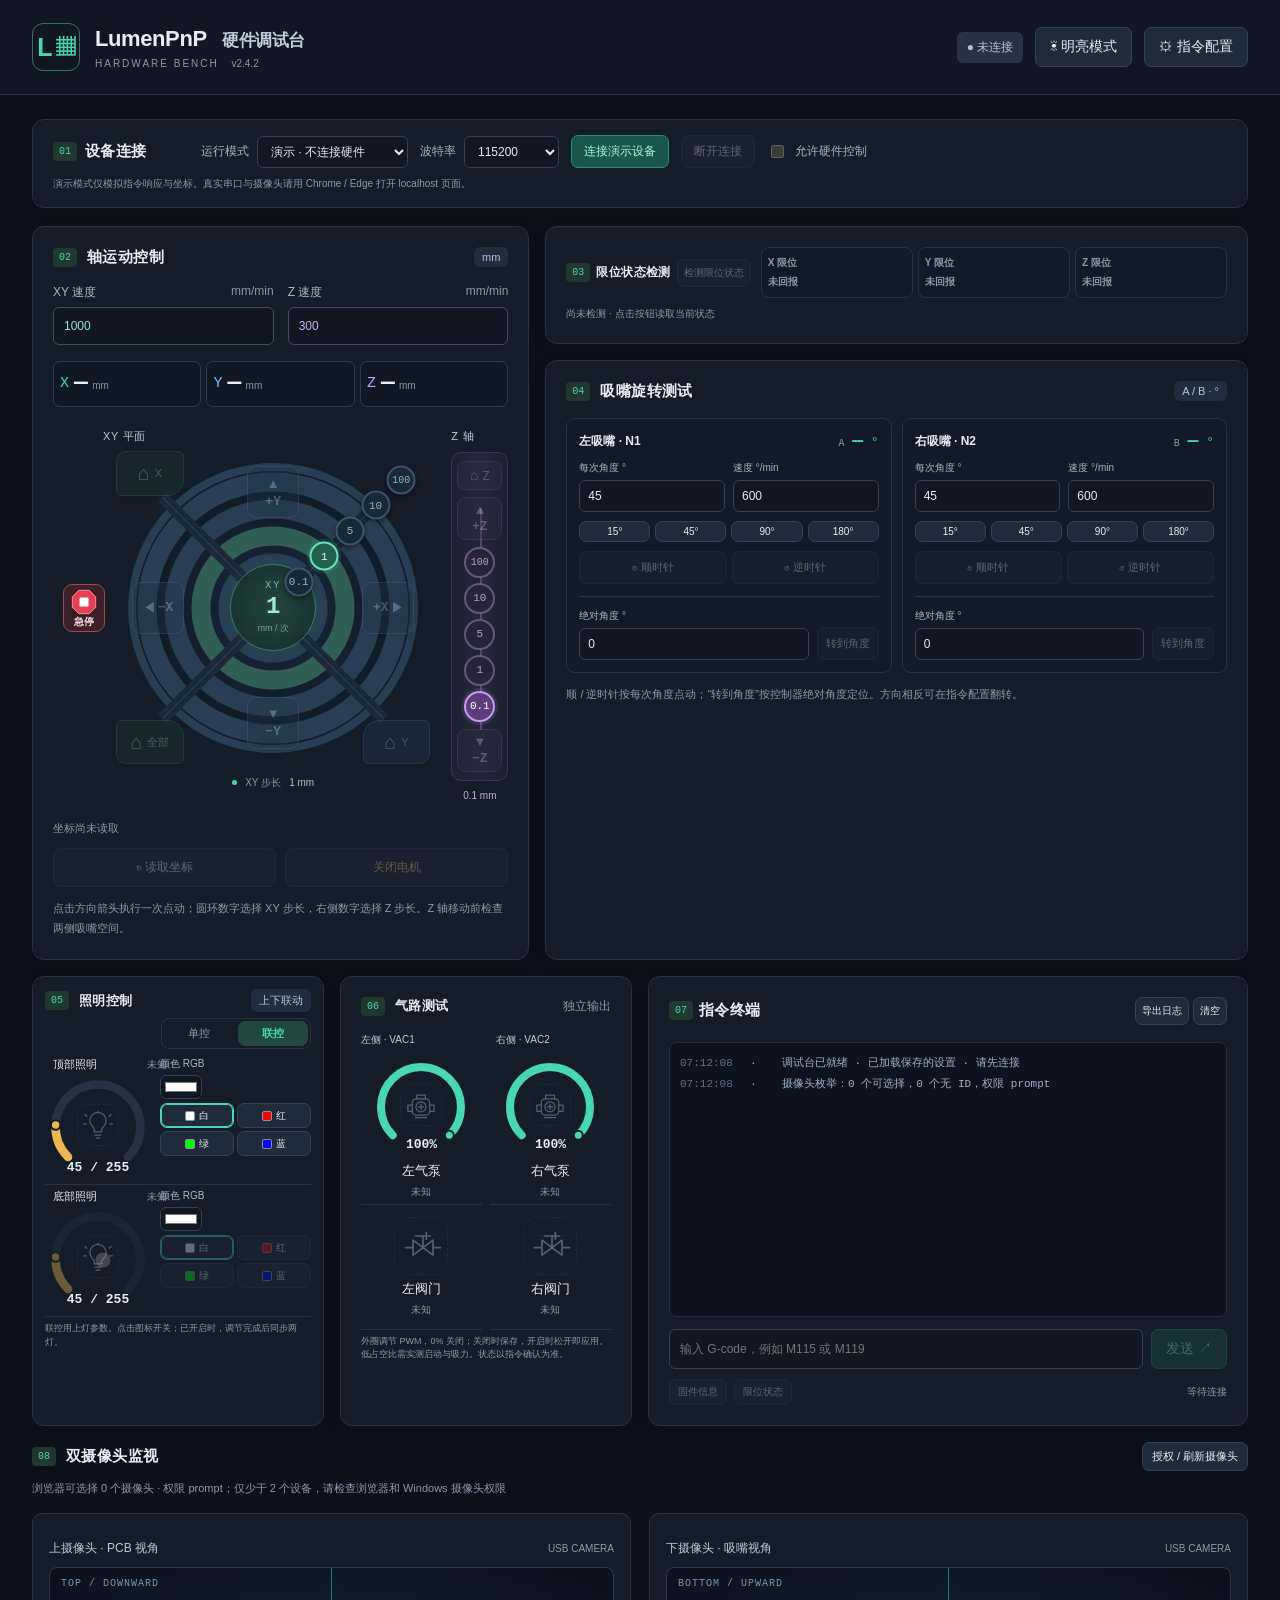
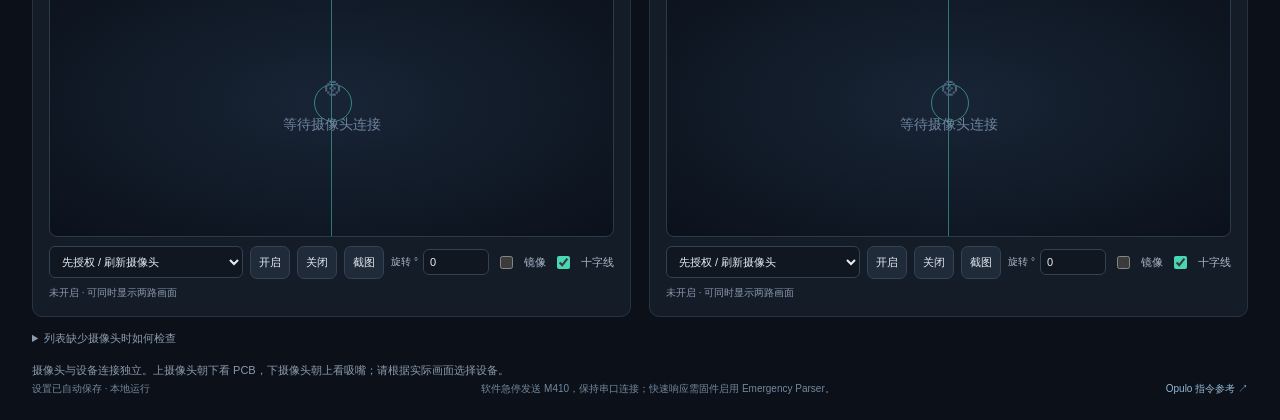
==== tools/lumenpnp-hardware-bench/index.html @ 7965162a "tools: 收录 LumenPnP 网页版硬件调试台 v2.4.2（Web Serial 直连 Marlin，8 面板：连接/轴运动/限位/吸嘴/照明/气路/终端/双摄像头）" ====
<!doctype html>
<html lang="zh-CN">
<head><meta charset="utf-8"><meta name="viewport" content="width=device-width,initial-scale=1"><meta name="color-scheme" content="dark light"><title>LumenPnP · 硬件调试台</title><script>try{document.documentElement.dataset.theme=localStorage.getItem('lumen-bench-theme')==='light'?'light':'dark';}catch{document.documentElement.dataset.theme='dark';}</script><link rel="stylesheet" href="style.css?v=2.4.2"><script defer src="core.js?v=2.4.2"></script><script defer src="app.js?v=2.4.2"></script></head>
<body>
<header><div class="brandmark">L<span>▦</span></div><div><h1>LumenPnP <span>硬件调试台</span></h1><p>HARDWARE BENCH <b>v2.4.2</b></p></div><div class="header-right"><span id="connection-status" class="badge">● 未连接</span><button id="theme-toggle" aria-label="切换明亮与黑暗模式" aria-pressed="false">☀ 明亮模式</button><button id="settings-open">⚙ 指令配置</button></div></header>
<main>
<section class="connection panel"><div class="section-title"><span class="index">01</span><h2>设备连接</h2><span class="muted">LumenPnP / Marlin</span></div><div class="connect-controls"><label>运行模式<select id="mode"><option value="demo">演示 · 不连接硬件</option><option value="serial">真实设备 · USB 串口</option></select></label><label>波特率<select id="baud"><option>115200</option><option>250000</option><option>57600</option><option>230400</option><option>500000</option><option>1000000</option></select></label><button id="connect" class="primary">连接演示设备</button><button id="disconnect" disabled>断开连接</button><label class="check"><input id="armed" type="checkbox">允许硬件控制</label></div><p id="connection-note" class="note">演示模式仅模拟指令响应与坐标。真实串口与摄像头请用 Chrome / Edge 打开 localhost 页面。</p><p id="arm-note" class="note" role="status" aria-live="polite" hidden>启用前核对指令配置及 P0–P3 接线，关闭 OpenPnP 以释放串口。断开连接不会关闭机器输出。</p></section>
<div class="workspace">

<section class="panel motion-panel"><div class="section-title"><span class="index">02</span><h2>轴运动控制</h2><span class="badge subtle">mm</span></div><div class="motion-options"><label>XY 速度 <span class="muted">mm/min</span><input id="feed" type="number" value="1000" min="1" max="10000" step="1"></label><label>Z 速度 <span class="muted">mm/min</span><input id="feed-z" type="number" value="300" min="1" max="10000" step="1"></label></div><div id="axis-readouts" class="axis-readouts"></div><div id="axes"></div><div id="stop-notice" class="stop-notice" hidden><span id="stop-message"></span><button id="resume-control" type="button">解除急停</button></div><p id="position-source" class="note">坐标尚未读取</p><div class="action-row"><button data-command="position" data-hardware>↻ 读取坐标</button><button data-command="motorOff" class="warning" data-hardware>关闭电机</button></div><p class="note">点击方向箭头执行一次点动；圆环数字选择 XY 步长，右侧数字选择 Z 步长。Z 轴移动前检查两侧吸嘴空间。</p></section>
<section class="panel endstop-panel"><div class="section-title"><span class="index">03</span><h2>限位状态检测</h2><button id="endstop-query" data-endstops class="small">检测限位状态</button></div><div id="endstop-states" class="endstop-grid" aria-live="polite"></div><p id="endstop-status" class="note" role="status">尚未检测</p><p class="note">按下或松开限位开关后再次检测。M119 只读取输入状态，不移动电机；未回报的输入显示为未知。</p></section><section class="panel nozzle-panel"><div class="section-title"><span class="index">04</span><h2>吸嘴旋转测试</h2><span class="badge subtle">A / B · °</span></div><div id="nozzles" class="nozzle-grid"></div><p class="note">顺 / 逆时针按每次角度点动；“转到角度”按控制器绝对角度定位。方向相反可在指令配置翻转。</p></section>
<section class="panel lighting-panel"><div class="section-title"><span class="index">05</span><h2>照明控制</h2><span id="light-mode" class="badge subtle">上下联动</span></div><div class="light-mode-switch" role="group" aria-label="照明控制模式"><button data-light-mode="single" aria-pressed="false">单控</button><button data-light-mode="linked" aria-pressed="true">联控</button></div><div id="lights"></div><p id="light-settings-note" class="note"></p><p class="note">点击图标切换：无色为关闭或未知，有色为已确认开启。</p></section>
<section class="panel pneumatic-panel"><div class="section-title"><span class="index">06</span><h2>气路测试</h2><span class="muted">独立输出</span></div><div class="pneumatic-head"><span>左侧 · VAC1</span><span>右侧 · VAC2</span></div><div id="pneumatics" class="pneumatics"></div><p class="note">外圈调节 PWM，0% 关闭；关闭时保存，开启时松开即应用。低占空比需实测启动与吸力。状态以指令确认为准。</p></section>

<section class="panel console-panel"><div class="section-title"><span class="index">07</span><h2>指令终端</h2><div class="console-tools"><button id="export-log" class="small">导出日志</button><button id="clear-log" class="small">清空</button></div></div><div id="log" role="log" aria-label="串口收发日志"></div><form id="command-form"><input id="manual-command" placeholder="输入 G-code，例如 M115 或 M119" aria-label="手动 G-code" autocomplete="off" maxlength="512"><button class="primary" data-hardware>发送 ↗</button></form><div class="quick-commands"><button data-literal="M115" data-hardware>固件信息</button><button data-endstops>限位状态</button><span id="operation-status">等待连接</span></div></section>
<section class="panel vision-panel"><div class="section-title"><span class="index">08</span><h2>双摄像头监视</h2><button id="camera-refresh" class="small">授权 / 刷新摄像头</button></div><p id="camera-discovery" class="note" role="status">正在获取浏览器摄像头列表…</p><div id="cameras"></div><details class="note"><summary>列表缺少摄像头时如何检查</summary><p>使用桌面 Chrome / Edge 打开 http://localhost:8765/，点击“授权 / 刷新摄像头”并允许本站访问摄像头。检查地址栏的摄像头权限，以及 Windows 设置 → 隐私和安全性 → 摄像头中的访问权限和桌面应用访问权限。关闭占用摄像头的 OpenPnP、会议软件或其他网页后重试。</p><p>设备管理器列出的数量不一定等于浏览器可访问的数量。若仍少于预期，请导出下方日志中的“摄像头枚举”记录，并提供浏览器名称和版本。工具不会自动切换到未找到的已保存摄像头。</p></details><p class="note">摄像头与设备连接独立。上摄像头朝下看 PCB，下摄像头朝上看吸嘴；请根据实际画面选择设备。</p></section>

</div>
<footer><span id="settings-status">设置自动保存 · 本地运行</span><span>软件急停发送 M410，保持串口连接；快速响应需固件启用 Emergency Parser。</span><a href="https://docs.opulo.io/byop/testing/actuator-check/" target="_blank" rel="noopener">Opulo 指令参考 ↗</a></footer>
</main>
<dialog id="settings"><form id="settings-form"><div class="section-title"><h2>指令与通信配置</h2><button type="button" id="settings-close">关闭 ✕</button></div><p class="note">预置：Marlin 点动 / 回零；P0 左泵、P1 左阀、P2 右泵、P3 右阀。先核对实际接线。上下灯默认共用 M150。每行一条指令；这里的占位符与 OpenPnP 格式不同。</p><div id="config-fields"></div><div class="settings-actions"><button type="button" id="config-reset">恢复 LumenPnP 预设</button><button type="button" id="config-export">导出全部设置</button><label class="file-button">导入 JSON<input id="config-import" type="file" accept=".json,application/json" hidden></label><button class="primary" type="submit">保存全部设置</button></div><p class="note">配置保存在当前浏览器；仅断开设备后可修改。默认 M410 快速停止；M112 会进入需复位的停机状态。</p></form></dialog>
<div id="toast" role="status"></div>
</body></html>
---- tools/lumenpnp-hardware-bench/style.css ----
:root{--bg:#0c1119;--panel:#141c27;--line:#273343;--text:#e7edf5;--muted:#8b9aae;--accent:#49d6b2;--orange:#ffc477;--red:#ff6e7b; font-family:Inter,"Segoe UI","Microsoft YaHei",sans-serif;color:var(--text);background:var(--bg);font-size:14px}*{box-sizing:border-box}body{margin:0}button,input,select,textarea{font:inherit}button,.file-button{border:1px solid #334254;border-radius:7px;padding:10px 14px;color:var(--text);background:#202b3a;cursor:pointer;transition:background .15s,border .15s}button:hover,.file-button:hover{background:#2b394c;border-color:#52677e}button:disabled{opacity:.35;cursor:not-allowed}button:focus-visible,input:focus-visible,select:focus-visible,textarea:focus-visible{outline:2px solid var(--accent);outline-offset:3px}.primary{background:#1b564c;border-color:#2c8b76;color:#a5f7df}.primary:hover{background:#24685b}.danger{background:#582b36;border-color:#a74a5a;color:#ffb2bb}.warning{color:var(--orange)}header{padding:23px 32px;border-bottom:1px solid var(--line);display:flex;align-items:center;gap:15px;background:#101722}.brandmark{border:1px solid #357264;border-radius:11px;width:48px;height:48px;display:flex;align-items:center;justify-content:center;color:var(--accent);font-size:25px;font-weight:700;gap:3px}.brandmark span{font-size:19px}h1{font-size:22px;margin:0;font-weight:650;letter-spacing:-.4px}h1 span{font-size:17px;color:#c1ccd9;margin-left:10px}header p{font-size:10px;letter-spacing:2px;color:var(--muted);margin:6px 0 0}header b{font-weight:400;letter-spacing:0;margin-left:8px}.header-right{margin-left:auto;display:flex;gap:12px;align-items:center}main{max-width:1580px;margin:auto;padding:24px 32px}.panel{border:1px solid var(--line);background:var(--panel);border-radius:12px;padding:20px;margin-bottom:18px;box-shadow:0 5px 18px #00000010}.section-title{display:flex;align-items:center;gap:10px;margin-bottom:17px}.section-title h2{font-size:15px;font-weight:600;margin:0;letter-spacing:.4px}.section-title>.badge,.section-title>.muted{margin-left:auto}.section-title>button{margin-left:auto}.index{font-size:10px;font-family:Consolas,monospace;color:var(--accent);background:#213830;border-radius:4px;padding:4px 6px}.muted,.note{color:var(--muted)}.muted{font-size:12px}.badge{font-size:12px;padding:7px 10px;border-radius:6px;background:#283244;color:#b7c4d6;white-space:nowrap}.badge.connected{background:#1b3c33;color:var(--accent)}.badge.demo{background:#3a3425;color:var(--orange)}.badge.subtle{font-size:11px;padding:4px 8px;background:#212c3c}.connect-controls{display:flex;gap:14px;align-items:end;flex-wrap:wrap}label{display:flex;flex-direction:column;gap:7px;color:#a8b7c9;font-size:12px}select,input,textarea{color:var(--text);background:#101721;border:1px solid #334254;border-radius:6px;padding:10px}select{min-width:110px}.check{flex-direction:row;align-items:center;margin:0 0 10px 7px;gap:8px;cursor:pointer}.check input{accent-color:var(--accent)}.note{font-size:11px;line-height:1.8;margin:12px 0 0}.workspace{display:grid;grid-template-columns:minmax(390px,.95fr) minmax(450px,1.35fr);gap:20px}.motion-options{display:grid;grid-template-columns:1fr 1fr;gap:12px;margin-bottom:15px}.axis-row{display:grid;grid-template-columns:38px 1fr 52px 52px 82px;gap:8px;align-items:center;padding:13px 0;border-bottom:1px solid var(--line)}.axis-name{color:var(--accent);font-size:21px;font-family:Consolas,monospace}.axis-row:nth-child(2) .axis-name{color:#78b6ff}.axis-row:nth-child(3) .axis-name{color:#c6a0ff}.coordinate{font-family:Consolas,monospace;font-size:24px}.coordinate small{font:10px "Segoe UI",sans-serif;color:var(--muted)}.jog{font-size:22px;padding:5px}.home{font-size:12px;padding:10px 6px}.action-row{display:flex;gap:9px;margin-top:15px;flex-wrap:wrap}.action-row button{flex:1;white-space:nowrap;font-size:12px}.io-row{display:flex;align-items:center;gap:10px;padding:12px 0;border-bottom:1px solid var(--line)}.io-icon{width:33px;height:33px;display:grid;place-items:center;background:#243242;border-radius:8px;color:var(--orange);font-size:20px}.io-title{flex:1;display:flex;flex-direction:column;gap:5px;font-size:13px}.io-title small{color:var(--muted);font-size:10px}.io-state{font-size:10px;color:var(--muted);min-width:42px}.io-state.on{color:var(--accent)}.io-buttons{display:flex;gap:5px}.io-buttons button{padding:7px 10px;font-size:12px}.io-buttons button.active{border-color:#44bda0;background:#21473e;color:var(--accent)}.pneumatic-head{display:grid;grid-template-columns:1fr 1fr;gap:20px;color:#c0cede;font-size:12px;padding-bottom:5px}.pneumatics{display:grid;grid-template-columns:1fr 1fr;gap:0 20px}.pneumatics .io-icon{display:none}.pneumatics .io-row{flex-wrap:wrap}.pneumatics .io-buttons{width:100%}.pneumatics .io-buttons button{flex:1}.camera{margin-bottom:17px}.camera:last-child{margin-bottom:0}.camera-title{display:flex;align-items:center;gap:8px;margin:10px 0;color:#bdcadb;font-size:12px}.camera-title small{margin-left:auto;color:var(--muted)}.camera-frame{height:235px;position:relative;overflow:hidden;border:1px solid #2c3a4d;border-radius:8px;background:radial-gradient(ellipse,#182536,#0b111b);display:grid;place-items:center}.camera-frame video{width:100%;height:100%;object-fit:contain;position:absolute}.camera-frame .placeholder{color:#6e849e;text-align:center;z-index:1;pointer-events:none}.placeholder span{display:block;font-size:34px;margin-bottom:8px;color:#4a607b}.camera-frame .crosshair{position:absolute;inset:0;pointer-events:none;background:linear-gradient(transparent calc(50% - .5px),#49d6b280 50%,transparent calc(50% + .5px)),linear-gradient(90deg,transparent calc(50% - .5px),#49d6b280 50%,transparent calc(50% + .5px))}.crosshair:after{content:"";border:1px solid #49d6b290;width:36px;height:36px;border-radius:50%;position:absolute;left:calc(50% - 18px);top:calc(50% - 18px)}.frame-label{position:absolute;top:10px;left:11px;font:10px Consolas,monospace;letter-spacing:1px;color:#7e96b1}.camera-controls{display:flex;align-items:center;gap:7px;margin-top:9px;flex-wrap:wrap}.camera-controls select{flex:1;min-width:120px;max-width:100%;font-size:11px;padding:8px}.camera-controls button{font-size:11px;padding:8px}.camera-controls .check{margin:0;font-size:11px}.camera-status{font-size:10px;color:var(--muted);margin-top:7px}.small{padding:6px 9px;font-size:11px}.console-tools{margin-left:auto;display:flex;gap:6px}#log{height:178px;overflow:auto;background:#0c131d;border:1px solid #243143;border-radius:7px;padding:10px;font:11px/1.9 Consolas,"Microsoft YaHei",monospace;white-space:pre-wrap;overflow-wrap:anywhere}.log-line{display:grid;grid-template-columns:65px 27px 1fr;gap:5px}.log-line time{color:#5e7088}.log-line .type{color:var(--accent)}.log-line.rx .type{color:#82baff}.log-line.error{color:#ff9ca7}.log-line.info{color:#a0b0c5}#command-form{display:flex;gap:8px;margin-top:12px}#manual-command{flex:1;min-width:0;font-size:12px}.quick-commands{display:flex;gap:7px;margin-top:10px;align-items:center}.quick-commands button{font-size:10px;padding:5px 8px}.quick-commands span{margin-left:auto;font-size:10px;color:var(--muted)}footer{display:flex;justify-content:space-between;gap:15px;color:#73879f;font-size:10px;line-height:1.7}a{color:#92b6d5;text-decoration:none}dialog{width:min(880px,95vw);max-height:90vh;border:1px solid #3a4d63;background:#141c27;color:var(--text);border-radius:14px;padding:24px}dialog::backdrop{background:#000b;backdrop-filter:blur(4px)}#config-fields{display:grid;grid-template-columns:1fr 1fr;gap:13px;margin-top:18px}#config-fields textarea{height:72px;resize:vertical;font:12px/1.5 Consolas,monospace}#config-fields label.wide{grid-column:1/-1}#config-fields .check{margin:7px 0}.settings-actions{display:flex;gap:8px;margin-top:20px;flex-wrap:wrap}.settings-actions button:last-child{margin-left:auto}#toast{position:fixed;bottom:25px;left:50%;transform:translateX(-50%);max-width:90vw;background:#263c50;border:1px solid #527088;padding:12px 20px;border-radius:9px;box-shadow:0 6px 28px #0008;font-size:13px;z-index:10;display:none}#toast.show{display:block}body.busy .coordinate{opacity:.6}@media(min-width:1450px){.camera-frame{height:260px}}@media(max-width:1000px){main{padding:18px}.workspace{grid-template-columns:1fr 1.12fr;gap:14px}.panel{padding:15px}.axis-row{grid-template-columns:26px 1fr 40px 40px 64px;gap:5px}.coordinate{font-size:20px}header{padding:18px}h1 span{display:block;margin:3px 0 0;font-size:12px}.header-right{gap:7px}.header-right button{font-size:12px;padding:9px}.pneumatics{gap:0 10px}.camera-frame{height:210px}}@media(max-width:760px){header{flex-wrap:wrap}.header-right{width:100%;margin:5px 0 0}.header-right .badge{margin-right:auto}.workspace{display:block}.connect-controls>label:not(.check){flex:1}.connect-controls>label select{width:100%}.connect-controls>button{flex:1}.connect-controls .check{width:100%;margin-top:4px}.camera-frame{height:240px}footer{flex-direction:column;gap:4px}#config-fields{grid-template-columns:1fr}.settings-actions button:last-child{margin-left:0}.pneumatics{gap:0 20px}}[hidden]{display:none!important}
:root{--dial-size:320px}
.motion-panel .motion-options{gap:14px;margin-bottom:16px}.motion-panel .motion-options label{display:grid;grid-template-columns:1fr auto;gap:6px}.motion-options input{grid-column:1/-1;width:100%;height:38px}.motion-panel #feed{border-color:#36564e;color:#92ead1}.motion-panel #feed-z{border-color:#51426a;color:#d0b1fa}.axis-readouts{display:grid;grid-template-columns:repeat(3,minmax(0,1fr));gap:8px;margin-bottom:18px}.axis-readout{display:flex;gap:10px;align-items:center;background:#0e1722;border:1px solid #2b3b4d;border-radius:7px;padding:10px 12px}.axis-readout .axis-name{font-size:15px}.axis-readout:nth-child(2) .axis-name{color:#78b6ff}.axis-readout:nth-child(3) .axis-name{color:#c6a0ff}.axis-readout .coordinate{font-size:18px;display:flex;flex-wrap:wrap;align-items:baseline;gap:5px}.axis-readout .coordinate small{font-size:9px}.jog-layout{display:grid;grid-template-columns:minmax(0,1fr) 72px;gap:18px;align-items:stretch;max-width:460px;margin:0 auto}.xy-area{min-width:0}.controller-caption{display:flex;align-items:center;justify-content:space-between;height:23px;font-size:11px;color:#bdcadb;letter-spacing:.7px}.controller-caption small{font-size:9px;color:#658098}.xy-pad{position:relative;width:100%;max-width:var(--dial-size);aspect-ratio:1;margin:0 auto}.dial-art{position:absolute;inset:0;width:100%;height:100%;pointer-events:none}.dial-ring{fill:none;stroke:#293e52;stroke-width:19;transition:stroke .15s}.dial-ring:nth-of-type(4){stroke:#284b49}.direction{display:flex;flex-direction:column;align-items:center;justify-content:center;gap:2px;position:absolute;z-index:2;padding:0;background:#213348;border:1px solid #4b6783;border-radius:9px;color:#acc7e5;box-shadow:0 3px 8px #0003}.direction:hover{background:#305572;border-color:#73a6cc;color:#e7f5ff}.direction:active{transform:translate(-50%,-50%) scale(.94)}.direction span{font-size:13px;line-height:1.2}.direction b{font:600 13px Consolas,monospace}.xy-pad .direction{width:18%;height:18%;max-width:52px;max-height:52px;transform:translate(-50%,-50%)}.dir-up{left:50%;top:14%}.dir-right{left:86%;top:50%}.dir-down{left:50%;top:86%}.dir-left{left:14%;top:50%}.dir-right,.dir-left{flex-direction:row}.dir-right span{order:2}.dial-home{position:absolute;display:flex;align-items:center;gap:5px;justify-content:center;width:21%;height:14%;padding:0;background:#223b34;border:1px solid #3e6e5d;color:#9cdfc9;font-size:11px;z-index:3;box-shadow:0 3px 8px #0003}.dial-home span{font-size:20px}.dial-home b{font-weight:500}.dial-home:hover{background:#2e594a;border-color:#70b99d}.home-x{left:1%;top:1%;border-radius:10px 5px 16px 5px}.home-y{right:1%;bottom:1%;border-radius:16px 5px 10px 5px;background:#263a50;border-color:#496986;color:#a4c9f0}.home-all{left:1%;bottom:1%;border-radius:5px 16px 5px 10px}.dial-center{position:absolute;width:27%;height:27%;left:36.5%;top:36.5%;border-radius:50%;background:radial-gradient(circle,#25453f,#162b2c);border:1px solid #3a7968;display:flex;flex-direction:column;justify-content:center;align-items:center;box-shadow:0 0 22px #49d6b211;pointer-events:none}.dial-center span{font:10px Consolas,monospace;letter-spacing:2px;color:#83b6ad}.dial-center b{font:600 24px Consolas,monospace;color:#9debd4;margin:2px 0}.dial-center small{font-size:9px;color:#769f96}.dial-step{position:absolute;transform:translate(-50%,-50%);width:29px;height:29px;border-radius:50%;padding:0;background:#172837;border:2px solid #405469;color:#9cafc3;font:11px Consolas,monospace;z-index:4;box-shadow:0 2px 5px #0007}.dial-step:hover{background:#2b455a;color:#fff}.dial-step.selected{border-color:#6be3c0;background:#23614f;color:#d7fff1;box-shadow:0 0 0 3px #49d6b21c}.step-0{left:60%;top:40%}.step-1{left:66%;top:34%}.step-2{left:72%;top:28%}.step-3{left:78%;top:22%}.controller-footnote{display:flex;justify-content:center;gap:8px;align-items:center;font-size:10px;color:#7d97ad;height:30px}.controller-footnote b{color:#a9c8d3;font-weight:500}.controller-footnote i{width:5px;height:5px;background:var(--accent);border-radius:50%}.z-area{display:flex;flex-direction:column}.z-track{position:relative;flex:1;min-height:240px;border:1px solid #3e3452;border-radius:10px;background:linear-gradient(90deg,#1a2131,#252839,#1a2131);margin:4px 5px 0;display:flex;flex-direction:column;align-items:center;padding:8px 0;gap:7px}.z-track:before{content:"";position:absolute;left:50%;top:55px;bottom:50px;width:2px;background:#564770}.z-home{width:45px;padding:5px 0;border-color:#675280;background:#372e49;color:#d0b3f1;font-size:14px;z-index:2}.z-home b{font:12px Consolas,monospace}.z-home:hover{background:#4a3c62;border-color:#aa84cf}.z-track .direction{position:relative;inset:auto;flex-shrink:0;width:45px;height:43px;background:#302a41;border-color:#65517e;color:#cab0e9}.z-track .direction:hover{background:#483459;border-color:#a681cf}.z-track .direction:active{transform:scale(.94)}.z-steps{position:relative;flex:1;display:flex;flex-direction:column;align-items:center;justify-content:center;gap:9px;z-index:2}.z-step{width:31px;height:31px;flex-shrink:0;border-radius:50%;padding:0;background:#262438;border:2px solid #675877;font:11px Consolas,monospace;color:#b6a3ca}.z-step:hover{background:#4b3a5b}.z-step.selected{background:#5d3c7b;border-color:#c49ce9;color:#fff;box-shadow:0 0 0 3px #bb8cea20}.z-area .controller-footnote b{color:#c6ace4}.motion-panel #position-source{margin-top:8px}.motion-panel .action-row{margin-top:10px}@media(max-width:1100px) and (min-width:761px){.jog-layout{grid-template-columns:minmax(0,1fr) 59px;gap:7px}.axis-readout{padding:8px 6px;gap:6px}.axis-readout .coordinate{font-size:16px}.dial-step{width:26px;height:26px;font-size:10px}.z-track{margin:4px 0 0;min-height:245px}.z-steps{gap:5px}.z-step{height:27px;width:27px}.dial-center b{font-size:20px}}@media(max-width:430px){.jog-layout{grid-template-columns:minmax(0,1fr) 57px;gap:7px}.axis-readout{padding:8px 6px;gap:5px}.axis-readout .coordinate{font-size:16px}.dial-step{width:24px;height:24px;font-size:9px}.dial-home{font-size:10px}.dial-home span{font-size:16px}.direction b{font-size:11px}.direction span{font-size:10px}.dial-center b{font-size:19px}.dial-center span{font-size:9px}.dial-center small{font-size:8px}.z-track{min-height:250px;margin:4px 0 0}.z-steps{gap:4px}.z-step{width:27px;height:27px}.controller-caption small{display:none}}
.dial-ring:nth-of-type(4){stroke:#293e52}.dial-ring.selected-ring{stroke:#315e55}@media(max-width:1100px) and (min-width:761px){.dial-step{width:22px;height:22px;font-size:9px}}

/* Compact connection strip: desktop height ~half of the original panel. */
.connection.panel{display:grid;grid-template-columns:130px minmax(0,1fr);column-gap:18px;row-gap:8px;padding:15px 20px}
.connection .section-title{margin:0;align-self:center;gap:8px}
.connection .section-title>.muted{display:none}
.connection .connect-controls{align-items:center;gap:12px}
.connection .connect-controls>label:not(.check){flex-direction:row;align-items:center;gap:8px;white-space:nowrap}
.connection select{padding:7px 9px;min-width:95px;font-size:12px}
.connection .connect-controls>button{padding:7px 12px;font-size:12px}
.connection .check{margin:0;white-space:nowrap}
.connection .note{grid-column:1/-1;margin:0;line-height:1.6;font-size:10px}
@media(max-width:1000px){.connection.panel{grid-template-columns:110px minmax(0,1fr);gap:8px 12px;padding:12px 15px}.connection .connect-controls{gap:8px}.connection .connect-controls>label:not(.check){gap:5px}.connection .connect-controls>button{padding:7px 9px}}
@media(max-width:760px){.connection.panel{grid-template-columns:1fr;padding:12px 15px}.connection .connect-controls>label:not(.check){flex:initial}.connection .connect-controls>button{flex:initial}.connection .connect-controls .check{width:auto;margin:0}.connection .section-title>.muted{display:inline;margin-left:auto}}

/* Light palette; camera pixels remain untouched. */
html[data-theme="dark"]{color-scheme:dark}
html[data-theme="light"]{color-scheme:light;--bg:#edf2f7;--panel:#fff;--line:#d4dfe9;--text:#203348;--muted:#61758b;--accent:#087e65;--orange:#9c650f;--red:#c1384d}
html[data-theme="light"] header{background:#f8fbfd}
html[data-theme="light"] h1 span{color:#536a80}
html[data-theme="light"] .brandmark{background:#e3f4ed;border-color:#9fcfbd}
html[data-theme="light"] button,html[data-theme="light"] .file-button{background:#eef3f8;border-color:#c5d3e1;color:#324d67}
html[data-theme="light"] button:hover,html[data-theme="light"] .file-button:hover{background:#dfeaf3;border-color:#94abc1}
html[data-theme="light"] .primary{background:#d9f0e6;border-color:#7abfa4;color:#17624a}
html[data-theme="light"] .primary:hover{background:#bfe5d4}
html[data-theme="light"] .danger{background:#ffe3e7;border-color:#dc96a3;color:#a32c42}
html[data-theme="light"] .warning{color:#996014}
html[data-theme="light"] label{color:#49637c}
html[data-theme="light"] input,html[data-theme="light"] select,html[data-theme="light"] textarea{background:#f8fafc;border-color:#bfcedd;color:#203348}
html[data-theme="light"] .index{background:#e0f3eb;color:#187055}
html[data-theme="light"] .badge,html[data-theme="light"] .badge.subtle{background:#e7eef5;color:#587087}
html[data-theme="light"] .badge.connected{background:#dff3e9;color:#177052}
html[data-theme="light"] .badge.demo{background:#fff0d3;color:#896011}
html[data-theme="light"] .io-icon{background:#edf3f8;color:#9b6a20}
html[data-theme="light"] .io-buttons button.active{background:#dff3e9;border-color:#68af91;color:#17634b}
html[data-theme="light"] .io-state.on{color:#177052}
html[data-theme="light"] .pneumatic-head{color:#486680}
html[data-theme="light"] .axis-readout{background:#f5f9fc;border-color:#cfdae5}
html[data-theme="light"] .axis-readout:nth-child(2) .axis-name{color:#3975af}
html[data-theme="light"] .axis-readout:nth-child(3) .axis-name{color:#8152ac}
html[data-theme="light"] .motion-panel #feed{border-color:#9fcfbd;color:#176d52}
html[data-theme="light"] .motion-panel #feed-z{border-color:#c7b5dc;color:#79539b}
html[data-theme="light"] .controller-caption{color:#47637d}
html[data-theme="light"] .controller-caption small{color:#768ca1}
html[data-theme="light"] #dial-bg stop:first-child{stop-color:#f8fbfe}
html[data-theme="light"] #dial-bg stop:last-child{stop-color:#edf3f8}
html[data-theme="light"] .dial-art>circle:first-of-type{stroke:#b4c7d8}
html[data-theme="light"] .dial-ring,html[data-theme="light"] .dial-ring:nth-of-type(4){stroke:#d8e4ef}
html[data-theme="light"] .dial-ring.selected-ring{stroke:#afd6c7}
html[data-theme="light"] .dial-art>path:nth-last-child(2){stroke:#f3f7fb}
html[data-theme="light"] .dial-art>path:last-child{stroke:#b8cbdc}
html[data-theme="light"] .direction{background:#e1ecf6;border-color:#9bb7d0;color:#3b648c;box-shadow:0 3px 8px #344e6812}
html[data-theme="light"] .direction:hover{background:#c8ddee;border-color:#6397bd;color:#285875}
html[data-theme="light"] .dial-home{background:#e0f2e8;border-color:#91bda9;color:#286b50;box-shadow:0 3px 8px #344e6812}
html[data-theme="light"] .home-y{background:#e1ecf8;border-color:#9cb7d2;color:#376896}
html[data-theme="light"] .dial-center{background:radial-gradient(circle,#eaf8f1,#d1eadf);border-color:#8fbaa6;box-shadow:0 0 22px #1785680c}
html[data-theme="light"] .dial-center span,html[data-theme="light"] .dial-center small{color:#548576}
html[data-theme="light"] .dial-center b{color:#216f52}
html[data-theme="light"] .dial-step{background:#f3f7fb;border-color:#a1b7cb;color:#4f6b84;box-shadow:0 2px 5px #344e6820}
html[data-theme="light"] .dial-step.selected{background:#d0efdf;border-color:#469b77;color:#1e654b;box-shadow:0 0 0 3px #26895f12}
html[data-theme="light"] .controller-footnote{color:#758b9f}
html[data-theme="light"] .controller-footnote b{color:#44735f}
html[data-theme="light"] .z-track{background:linear-gradient(90deg,#f4f0f8,#ebe4f3,#f4f0f8);border-color:#c7b6da}
html[data-theme="light"] .z-track:before{background:#d0bedf}
html[data-theme="light"] .z-home,html[data-theme="light"] .z-track .direction{background:#e8def2;border-color:#b39cc9;color:#71508e}
html[data-theme="light"] .z-step{background:#f5f0fb;border-color:#baa6cb;color:#715c85}
html[data-theme="light"] .z-step.selected{background:#ddc6ee;border-color:#9b73bb;color:#633687;box-shadow:0 0 0 3px #8655ad10}
html[data-theme="light"] .z-area .controller-footnote b{color:#795699}
html[data-theme="light"] .camera-title{color:#496780}
html[data-theme="light"] #log{background:#f5f8fc;border-color:#d3deea;color:#324f69}
html[data-theme="light"] .log-line time{color:#8a9cad}
html[data-theme="light"] .log-line.rx .type{color:#3678b3}
html[data-theme="light"] .log-line.error{color:#b4394c}
html[data-theme="light"] .log-line.info{color:#61788e}
html[data-theme="light"] dialog{background:#fff;border-color:#a9bfd2;color:#203348}
html[data-theme="light"] dialog::backdrop{background:#233a5960}
html[data-theme="light"] #toast{background:#e0edf7;border-color:#91b5d0;color:#294e6c;box-shadow:0 6px 28px #27456425}
html[data-theme="light"] footer{color:#6d859b}
html[data-theme="light"] a{color:#397cb0}
@media(max-width:760px){.header-right{flex-wrap:wrap}.header-right .badge{margin-right:auto}}

/* Emergency action belongs beside the motion controls. */
.motion-panel .section-title>#stop{margin-left:0}
button.emergency-icon{display:flex;flex-direction:column;align-items:center;justify-content:center;gap:2px;width:52px;height:52px;padding:4px;border:1px solid #a44753;background:#3c202a;border-radius:9px;color:#ffdce1;flex-shrink:0}
button.emergency-icon svg{width:30px;height:30px;filter:drop-shadow(0 2px 2px #0003)}
button.emergency-icon svg path{fill:#e54153;stroke:#ff91a0;stroke-width:1.5}
button.emergency-icon svg rect{fill:#fff}
button.emergency-icon span{font-size:10px;font-weight:700;line-height:1}
button.emergency-icon:hover{background:#592c37;border-color:#ed7b89}
button.emergency-icon:active{transform:scale(.95)}
html[data-theme="light"] button.emergency-icon{background:#fff0f1;border-color:#d98d98;color:#a51c32}
html[data-theme="light"] button.emergency-icon:hover{background:#ffdae0;border-color:#c4475a}
html[data-theme="light"] .motion-panel .controller-caption{color:#213b54;font-weight:600}
html[data-theme="light"] .motion-panel .controller-caption small{color:#4b6177}
html[data-theme="light"] .motion-panel label,html[data-theme="light"] .motion-panel .muted{color:#354e65}
html[data-theme="light"] .motion-panel .coordinate{color:#1c344c;font-weight:600}
html[data-theme="light"] .motion-panel .coordinate small{color:#415d74}
html[data-theme="light"] .motion-panel .note{color:#425e74}
html[data-theme="light"] .motion-panel #feed{color:#164e3c;font-weight:600}
html[data-theme="light"] .motion-panel #feed-z{color:#533572;font-weight:600}
html[data-theme="light"] .direction{color:#123f68;border-color:#789dbf;background:#d8e7f5}
html[data-theme="light"] .direction b{font-weight:700;font-size:14px}
html[data-theme="light"] .dial-home{color:#164d36;border-color:#72a68c;background:#d8eddf}
html[data-theme="light"] .dial-home b{font-weight:700}
html[data-theme="light"] .home-y{color:#234f78;border-color:#86a7c5;background:#dae7f6}
html[data-theme="light"] .dial-step{color:#254762;border-color:#829eb8;background:#edf4fa;font-weight:700}
html[data-theme="light"] .dial-step.selected{color:#124b34;border-color:#368860;background:#b9e3cc}
html[data-theme="light"] .dial-center span,html[data-theme="light"] .dial-center small{color:#2c5f4f;font-weight:600}
html[data-theme="light"] .dial-center b{color:#124b34}
html[data-theme="light"] .controller-footnote,html[data-theme="light"] .controller-footnote b{color:#315d4b;font-weight:600}
html[data-theme="light"] .z-home,html[data-theme="light"] .z-track .direction{color:#4f296f;border-color:#9c7ebb;background:#e2d4ef}
html[data-theme="light"] .z-step{color:#54336d;border-color:#a28ab8;background:#f0e9f7;font-weight:700}
html[data-theme="light"] .z-step.selected{color:#48225e;border-color:#8053a0;background:#cdb0e2}
html[data-theme="light"] .z-area .controller-footnote b{color:#593579}
/* Preserve legibility in the disconnected state while clearly disabling input. */
html[data-theme="light"] button:disabled{opacity:1;background:#e7edf2;border-color:#aab8c5;border-style:dashed;color:#5b6b79;box-shadow:none}
html[data-theme="light"] input:disabled,html[data-theme="light"] select:disabled{opacity:1;color:#586b7c;background:#edf1f5}
html[data-theme="light"] .camera-frame{background:radial-gradient(ellipse,#f9fcff,#e1eaf3);border-color:#b4c7d9}
html[data-theme="light"] .camera-frame .placeholder{color:#496981}
html[data-theme="light"] .camera-frame .placeholder span{color:#64859f}
html[data-theme="light"] .camera-frame .frame-label{color:#526f88}
html[data-theme="light"] .camera-frame .crosshair{background:linear-gradient(transparent calc(50% - .5px),#23715a65 50%,transparent calc(50% + .5px)),linear-gradient(90deg,transparent calc(50% - .5px),#23715a65 50%,transparent calc(50% + .5px))}
html[data-theme="light"] .crosshair:after{border-color:#23715a80}

/* Keep the stop control beside -X, with its own space outside the dial. */
.jog-layout{max-width:520px}
.xy-area{padding-left:62px}
.xy-pad>#stop{position:absolute;left:-62px;top:50%;transform:translateY(-50%);z-index:5}
.xy-pad>#stop:active{transform:translateY(-50%) scale(.95)}
.axis-readout .coordinate{font-size:28px;line-height:1.2}
.axis-readout .coordinate>span{font-weight:800;letter-spacing:-.7px}
.axis-readout .coordinate small{font-size:10px;font-weight:400}
html[data-theme="light"] .motion-panel .axis-readout .coordinate{color:#152f49;font-weight:800}
@media(max-width:1100px) and (min-width:761px){.xy-area{padding-left:52px}.xy-pad>#stop{left:-52px;width:44px;height:48px}.axis-readout .coordinate{font-size:23px}}
@media(max-width:430px){.xy-area{padding-left:52px}.xy-pad>#stop{left:-52px;width:44px;height:48px}.axis-readout .coordinate{font-size:23px}}
.stop-notice{display:flex;align-items:center;gap:12px;padding:11px 12px;margin-top:12px;background:#42252b;border:1px solid #9c4857;border-radius:8px;color:#ffd5dc;font-size:11px;line-height:1.7}
.stop-notice span{flex:1}
.stop-notice button{flex-shrink:0;padding:7px 10px;font-size:11px}
html[data-theme="light"] .stop-notice{background:#fff0f1;border-color:#d898a3;color:#942b3e}

.nozzle-grid{display:grid;grid-template-columns:1fr 1fr;gap:12px}
.nozzle-card{min-width:0;border:1px solid var(--line);border-radius:9px;padding:12px;background:#101925}
.nozzle-heading{display:flex;align-items:center;justify-content:space-between;gap:8px;margin-bottom:12px;font-size:12px}
.nozzle-heading b{font-size:12px;font-weight:600}.nozzle-heading span{color:var(--accent);font:13px Consolas,monospace}.nozzle-heading small{color:var(--muted);font-size:10px}
.nozzle-heading strong{font-size:18px}.nozzle-inputs{display:grid;grid-template-columns:1fr 1fr;gap:8px}.nozzle-inputs label,.nozzle-target label{font-size:10px;gap:5px}.nozzle-inputs input{width:100%;padding:8px;font-size:12px}
.nozzle-presets{display:flex;gap:5px;margin-top:9px}.nozzle-presets button{flex:1;padding:4px;font-size:10px}
.nozzle-card .action-row{margin-top:9px;gap:5px}.nozzle-card .action-row button{font-size:11px;padding:8px 4px}
.nozzle-target{display:flex;align-items:end;gap:8px;margin-top:12px;padding-top:12px;border-top:1px solid var(--line)}.nozzle-target label{flex:1;min-width:0}.nozzle-target input{width:100%;padding:8px;font-size:12px}.nozzle-target button{font-size:11px;padding:8px;white-space:nowrap}
.camera-rotation{flex-direction:row;align-items:center;gap:5px;font-size:10px}.camera-rotation input{width:66px;padding:6px;font-size:11px}
html[data-theme="light"] .nozzle-card{background:#f5f9fc}
@media(max-width:430px){.nozzle-grid{grid-template-columns:1fr}}
.endstop-grid{display:grid;grid-template-columns:repeat(3,minmax(0,1fr));gap:9px}
.endstop-card{display:flex;flex-direction:column;gap:9px;padding:13px 10px;border:1px solid var(--line);border-radius:8px;background:#101925;font-size:12px}
.endstop-card b{overflow-wrap:anywhere}.endstop-card span{font-weight:700}.endstop-card.unknown{color:var(--muted)}
.endstop-card.open span{color:#6bdfb6}.endstop-card.triggered{border-color:#bb6370}.endstop-card.triggered span{color:#ff8c9e}
html[data-theme="light"] .endstop-card{background:#f5f9fc}html[data-theme="light"] .endstop-card.open span{color:#16634c}
html[data-theme="light"] .endstop-card.triggered{background:#fff1f2;border-color:#d38c98}html[data-theme="light"] .endstop-card.triggered span{color:#a12640}
@media(max-width:430px){.endstop-grid{grid-template-columns:repeat(2,minmax(0,1fr))}}
.device-toggle{flex:0 0 62px;width:62px;height:62px;padding:10px;display:grid;place-items:center;background:transparent;border:1px solid var(--line);border-radius:14px;color:var(--muted)}
.device-toggle svg{width:40px;height:40px;overflow:visible}.device-toggle .icon-fill{fill:currentColor;fill-opacity:0;stroke:none;transition:fill-opacity .15s}
.device-toggle:hover{background:#243242;color:var(--text)}.device-toggle.active .icon-fill{fill-opacity:.18}
.device-toggle.light.active{color:#ffd069;border-color:#b88b37;background:#4c3d242e;box-shadow:0 0 16px #ffc65b22}
.device-toggle.pump.active{color:#61d8c0;border-color:#389a87;background:#206a5730}
.device-toggle.valve.active{color:#9bbfff;border-color:#668fc6;background:#36597e30}
.pneumatics .io-row{flex-wrap:nowrap;gap:8px}.pneumatics .io-title{min-width:0}.pneumatics .io-state{min-width:28px}.pneumatics .device-toggle{flex-basis:54px;width:54px;height:58px;padding:8px}
.all-lights{border-bottom:0;padding-bottom:0;margin-top:6px}
html[data-theme="light"] .device-toggle{color:#657483;background:transparent;border-color:#bac8d5}
html[data-theme="light"] .device-toggle.active.light{color:#a46b08;background:#fff3d7;border-color:#c49a46}
html[data-theme="light"] .device-toggle.active.pump{color:#16705c;background:#e0f5ec;border-color:#6aaa96}
html[data-theme="light"] .device-toggle.active.valve{color:#2a65a5;background:#e7f1fe;border-color:#7ca2d0}
.device-toggle:disabled,html[data-theme="light"] .device-toggle:disabled{opacity:.55;background:transparent;border-style:dashed;color:var(--muted)}
@media(min-width:761px) and (max-width:1100px){.pneumatics .io-row{display:grid;grid-template-columns:54px 1fr}.pneumatics .io-state{grid-column:2}.pneumatics .device-toggle{grid-row:span 2}}
.light-mode-switch{display:flex;border:1px solid var(--line);border-radius:8px;padding:3px;gap:3px;margin-bottom:10px}
.light-mode-switch button{flex:1;border:0;background:transparent;padding:8px;color:var(--muted)}.light-mode-switch button.active{background:#21473e;color:var(--accent);font-weight:700}
.light-settings{display:grid;grid-template-columns:minmax(90px,1fr) 74px auto;gap:10px;align-items:end;padding:12px 0 15px;border-bottom:1px solid var(--line)}
.light-settings label{font-size:11px;gap:5px}.light-settings label span{color:var(--muted);font-size:10px}.light-settings input[type=number]{width:100%;padding:7px}.light-settings input[type=color]{width:100%;height:35px;padding:3px;cursor:pointer}
.light-settings button{font-size:11px;padding:9px}.light-preview{grid-column:1/-1;color:var(--muted);font:10px/1.7 Consolas,monospace;overflow-wrap:anywhere}
html[data-theme="light"] .light-mode-switch button.active{background:#dff3e9;color:#17634b}
@media(max-width:430px){.light-settings{grid-template-columns:minmax(80px,1fr) 62px auto;gap:6px}}
.lighting-panel .section-title{margin-bottom:10px}
.lighting-panel .light-mode-switch{width:150px;margin:0 0 6px auto;padding:2px}
.lighting-panel .light-mode-switch button{padding:5px 12px;font-size:11px}
.lighting-panel .io-row{padding:7px 0;border-bottom:0;gap:9px}
.lighting-panel .device-toggle{width:42px;height:42px;flex-basis:42px;padding:6px;border-radius:10px}
.lighting-panel .device-toggle svg{width:29px;height:29px}
.lighting-panel .io-title{gap:3px;font-size:12px}.lighting-panel .io-title small{font-size:9px}
.lighting-panel .light-settings{grid-template-columns:minmax(90px,1fr) 46px auto;gap:6px;padding:2px 0 9px 51px}
.lighting-panel .light-settings label{font-size:10px;gap:3px}
.lighting-panel .light-settings label:first-child{display:grid;grid-template-columns:auto 1fr;gap:2px 6px}
.lighting-panel .light-settings label:first-child span{justify-self:end}
.lighting-panel input[type=range]{grid-column:1/-1;width:100%;min-width:0;height:24px;margin:0;padding:0;border:0;background:transparent;accent-color:var(--accent);cursor:pointer}
.lighting-panel input[type=range]:disabled{cursor:not-allowed;opacity:.5}
.lighting-panel .light-settings input[type=color]{height:24px;padding:2px}
.lighting-panel .light-settings button{padding:5px 7px;font-size:10px;height:27px}
.lighting-panel .light-preview{font-size:9px;line-height:1.3}
.lighting-panel .note{margin-top:7px;font-size:10px;line-height:1.6}
.lighting-panel .all-lights{margin-top:5px;padding:5px 0}
@media(max-width:430px){.lighting-panel .light-settings{padding-left:0}}
.pneumatics .pump-row{display:grid;grid-template-columns:54px minmax(0,1fr);gap:5px 8px;align-items:center}
.pump-row .device-toggle{grid-row:span 2}.pump-row .io-state{grid-column:2;min-width:0}
.pump-settings{grid-column:1/-1;display:grid;grid-template-columns:minmax(60px,1fr) auto;align-items:end;gap:5px;margin-top:5px}
.pump-settings label{display:grid;grid-template-columns:1fr auto;gap:3px;font-size:10px}.pump-settings label span{color:var(--accent);font-weight:700}
.pump-settings input[type=range]{grid-column:1/-1;width:100%;min-width:0;margin:0;padding:0;height:24px;background:transparent;border:0;accent-color:var(--accent);cursor:pointer}
.pump-settings button{font-size:10px;padding:5px;height:26px}.pump-settings code{grid-column:1/-1;font:9px/1.5 Consolas,monospace;color:var(--muted);overflow-wrap:anywhere}
.lighting-panel .io-row{display:grid;grid-template-columns:36px minmax(0,1fr) auto;gap:4px 8px;padding:8px 0;border-bottom:1px solid var(--line)}
.lighting-panel .device-toggle{grid-row:1/span 2;align-self:start;width:36px;height:36px;flex-basis:36px;padding:4px}
.lighting-panel .light-settings{grid-column:2/-1;grid-template-columns:minmax(70px,110px) 42px auto;justify-content:start;gap:4px 6px;padding:0;border:0}
.lighting-panel .light-settings label{font-size:9px}.lighting-panel .light-settings label:first-child{gap:1px 4px}
.lighting-panel .light-settings label span{font-size:9px}.lighting-panel .light-settings input[type=range]{height:19px}
.lighting-panel .light-settings input[type=color]{height:21px}.lighting-panel .light-settings button{height:23px;padding:4px 6px;font-size:9px}
.lighting-panel .light-preview{font-size:8px;line-height:1.2}
.pump-settings{grid-template-columns:1fr}.pump-settings input:disabled{opacity:.5;cursor:not-allowed}
/* Module layout follows the user's reference, with narrower endstop column. */
.workspace{display:grid;grid-template-columns:minmax(320px,2fr) minmax(150px,.9fr) minmax(320px,2fr);gap:18px;align-items:stretch}
.workspace>.panel{min-width:0;margin:0}
.workspace>.motion-panel{grid-column:1;grid-row:1}
.workspace>.endstop-panel{grid-column:2;grid-row:1}
.workspace>.nozzle-panel{grid-column:3;grid-row:1}
.workspace>.lighting-panel{grid-column:1;grid-row:2}
.workspace>.pneumatic-panel{grid-column:2/4;grid-row:2}
.workspace>.vision-panel{grid-column:1/-1;grid-row:3}
.workspace>.console-panel{grid-column:1/-1;grid-row:4}
.workspace .endstop-panel .section-title{flex-wrap:wrap;gap:8px}
.workspace .endstop-panel h2{font-size:13px}
.workspace .endstop-panel #endstop-query{width:100%;margin:4px 0 0;padding:9px 4px;font-size:11px}
.workspace .endstop-grid{grid-template-columns:1fr;gap:12px}
.workspace .endstop-card{padding:16px 12px;gap:12px}
.workspace .endstop-panel .note{overflow-wrap:anywhere}
.workspace .axis-readouts{gap:5px}.workspace .axis-readout{padding:8px 6px;gap:5px;min-width:0}
.workspace .axis-readout .coordinate{font-size:23px}.workspace .jog-layout{grid-template-columns:minmax(0,1fr) 57px;gap:8px}
.workspace .xy-area{padding-left:50px}.workspace .xy-pad>#stop{left:-50px;width:42px;height:48px}
.workspace .controller-caption small{display:none}
.workspace .z-track{margin:4px 0 0}
.workspace #cameras{display:grid;grid-template-columns:repeat(2,minmax(0,1fr));gap:18px;margin-top:14px}
.workspace #cameras>.camera{min-width:0;margin:0;padding:16px;border:1px solid var(--line);border-radius:10px;background:var(--panel)}
.workspace .camera-frame{height:270px}
.workspace .camera-controls{flex-wrap:wrap;gap:7px}
.workspace .camera-controls select{flex:1 1 180px;min-width:0;max-width:100%}
.workspace .vision-panel{background:transparent;border:0;box-shadow:none;padding:0}
.workspace .vision-panel>.section-title{margin-bottom:8px}.workspace .vision-panel>#camera-discovery{margin-top:0}
.workspace .console-panel #log{height:200px}
.workspace .pneumatic-panel .pneumatics{column-gap:24px}
.workspace .pneumatic-panel .pump-row{padding:14px 0}
@media(min-width:1201px){.workspace .nozzle-grid{grid-template-columns:1fr}.workspace .nozzle-card{padding:16px}.workspace .nozzle-heading{margin-bottom:10px}.workspace .nozzle-panel{display:flex;flex-direction:column}.workspace .nozzle-grid{flex:1;align-content:start}}
@media(min-width:861px) and (max-width:1200px){main{padding:18px}.workspace{gap:14px}.workspace>.panel{padding:13px}.workspace .vision-panel{padding:0}.workspace .nozzle-grid{grid-template-columns:1fr;gap:10px}.workspace .nozzle-card{padding:10px}.workspace .axis-readout .coordinate{font-size:21px}.workspace .section-title{gap:6px}.workspace .section-title h2{font-size:13px}.workspace .camera-frame{height:240px}}
@media(max-width:860px){.workspace{grid-template-columns:minmax(0,1fr) minmax(0,1fr);gap:14px}.workspace>.motion-panel{grid-column:1;grid-row:1/3}.workspace>.endstop-panel{grid-column:2;grid-row:1}.workspace>.nozzle-panel{grid-column:2;grid-row:2}.workspace>.lighting-panel{grid-column:1;grid-row:3}.workspace>.pneumatic-panel{grid-column:2;grid-row:3}.workspace>.vision-panel{grid-column:1/-1;grid-row:4}.workspace>.console-panel{grid-column:1/-1;grid-row:5}.workspace .endstop-grid{grid-template-columns:repeat(3,minmax(0,1fr));gap:5px}.workspace .endstop-card{padding:9px 5px;font-size:10px}.workspace .nozzle-grid{grid-template-columns:1fr}.workspace .pneumatics{column-gap:10px}.workspace .camera-frame{height:200px}.workspace #cameras>.camera{padding:12px}.workspace .lighting-panel .light-settings{grid-template-columns:minmax(65px,1fr) 32px auto}.workspace .lighting-panel .io-row{grid-template-columns:30px 1fr auto}.workspace .lighting-panel .device-toggle{width:30px;height:32px}.workspace .pump-settings{margin-top:4px}}
@media(max-width:650px){.workspace{display:flex;flex-direction:column;gap:14px}.workspace>.panel{width:100%}.workspace #cameras{grid-template-columns:1fr}.workspace .camera-frame{height:240px}.workspace .jog-layout{max-width:460px}.workspace .nozzle-grid{grid-template-columns:repeat(2,minmax(0,1fr))}.workspace .endstop-panel .section-title #endstop-query{width:auto;margin:0 0 0 auto;padding:9px}.workspace .lighting-panel .light-settings{grid-template-columns:110px 42px auto}.workspace .lighting-panel .io-row{grid-template-columns:36px 1fr auto}.workspace .lighting-panel .device-toggle{width:36px;height:36px}}
@media(max-width:430px){.workspace .nozzle-grid{grid-template-columns:1fr}.workspace .camera-frame{height:210px}.workspace .axis-readout .coordinate{font-size:21px}.workspace .lighting-panel .light-settings{grid-template-columns:minmax(75px,110px) 35px auto}}
.workspace .lighting-panel .light-settings{width:100%;grid-template-columns:minmax(0,1fr) 42px auto;justify-content:stretch;column-gap:8px}
.workspace .lighting-panel .light-settings label:first-child{min-width:0}
.workspace .lighting-panel .light-settings label span{white-space:nowrap}
.workspace .lighting-panel .light-settings{grid-template-columns:minmax(0,1fr) 46px}
.device-toggle.active.pump{color:#003b29;background:#41e4a5;border:2px solid #80ffca;box-shadow:0 0 14px #41e4a555}
.device-toggle.active.valve{color:#072b66;background:#69aaff;border:2px solid #a8d1ff;box-shadow:0 0 14px #69aaff55}
.device-toggle.active.pump .icon-fill,.device-toggle.active.valve .icon-fill{fill-opacity:.38}
.device-toggle.active.pump svg,.device-toggle.active.valve svg{stroke-width:2.6}
html[data-theme="light"] .device-toggle.active.pump{color:#fff;background:#07865a;border:2px solid #046743;box-shadow:0 0 0 3px #07865a18}
html[data-theme="light"] .device-toggle.active.valve{color:#fff;background:#246bd5;border:2px solid #1652a7;box-shadow:0 0 0 3px #246bd518}
/* Compact arc controls: native range retains keyboard and accessibility support. */
.dial-control{position:relative;width:94px;height:94px;flex-shrink:0;touch-action:none;--dial-accent:var(--accent)}
.light-dial{--dial-accent:#eab74f}.dial-svg{position:absolute;inset:0;width:100%;height:100%;cursor:grab}
.dial-track-arc,.dial-value-arc{fill:none;stroke-width:5;stroke-linecap:round}.dial-track-arc{stroke:var(--line)}
.dial-value-arc{stroke:var(--dial-accent);stroke-dasharray:100;stroke-dashoffset:0;pointer-events:none}
.dial-knob{fill:var(--dial-accent);stroke:var(--panel);stroke-width:2;pointer-events:none}
.dial-control>.dial-native-input{position:absolute!important;width:1px!important;height:1px!important;opacity:0;left:50%;top:50%;padding:0!important;margin:0;pointer-events:none}
.dial-control:focus-within .dial-track-arc{stroke:var(--accent);stroke-opacity:.5}
.dial-control.disabled .dial-svg{opacity:.4;cursor:not-allowed}
.dial-control>.device-toggle,.workspace .lighting-panel .dial-control>.device-toggle{position:absolute;left:50%;top:48%;transform:translate(-50%,-50%);width:38px;height:38px;padding:5px;z-index:2;border-radius:10px}
.dial-control>.device-toggle svg{width:27px;height:27px}
.dial-control>span{position:absolute;left:0;right:0;bottom:6px;text-align:center;font:700 10px Consolas,monospace;color:var(--text);pointer-events:none}
.workspace .lighting-panel .io-row{grid-template-columns:94px minmax(0,1fr);gap:3px 8px;padding:5px 0}
.lighting-panel .dial-control{grid-column:1;grid-row:1/span 3}
.workspace .lighting-panel .io-title{grid-column:2;grid-row:1}.workspace .lighting-panel .io-state{grid-column:2;grid-row:2}
.workspace .lighting-panel .light-settings{grid-column:2;grid-row:3;display:block;width:auto}
.workspace .lighting-panel .light-settings>label:first-child,.workspace .light-preview{display:none}
.workspace .lighting-panel .light-settings>label:last-of-type{display:flex;flex-direction:row;align-items:center;gap:5px;font-size:10px}
.workspace .lighting-panel input[type=color]{width:34px;height:23px}
.workspace .pneumatic-panel .pump-row{grid-template-columns:94px minmax(0,1fr);padding:5px 0;gap:4px 8px}
.pump-row .dial-control{grid-column:1;grid-row:1/span 2}.pump-row .io-title{grid-column:2;grid-row:1}.pump-row .io-state{grid-column:2;grid-row:2}
.pump-settings{display:none}
.workspace{grid-template-columns:repeat(12,minmax(0,1fr));gap:16px}
.workspace>.motion-panel{grid-column:1/6;grid-row:1/3}
.workspace>.endstop-panel{grid-column:6/13;grid-row:1}
.workspace>.nozzle-panel{grid-column:6/13;grid-row:2}
.workspace>.lighting-panel{grid-column:1/4;grid-row:3}
.workspace>.pneumatic-panel{grid-column:4/8;grid-row:3}
.workspace>.console-panel{grid-column:8/13;grid-row:3}
.workspace>.vision-panel{grid-column:1/-1;grid-row:4}
.workspace .endstop-panel .section-title{flex-wrap:nowrap;margin-bottom:10px}.workspace .endstop-panel #endstop-query{width:auto;margin:0 0 0 auto;padding:7px 10px}
.workspace .endstop-grid{grid-template-columns:repeat(3,minmax(0,1fr));gap:8px}
.workspace .endstop-card{padding:10px;gap:6px}.workspace .endstop-panel>.note:last-child{display:none}
.workspace .nozzle-grid{grid-template-columns:repeat(2,minmax(0,1fr));gap:10px;flex:initial}
.workspace .nozzle-card{padding:12px}.workspace .nozzle-panel{display:block}
.workspace .console-panel{display:flex;flex-direction:column}.workspace .console-panel #log{flex:1;min-height:180px;height:180px}
.workspace .console-panel .console-tools{gap:4px}.workspace .console-panel .small{padding:6px;font-size:10px}
.workspace .console-panel .section-title{flex-wrap:wrap;gap:6px}
.workspace .lighting-panel .section-title h2,.workspace .pneumatic-panel .section-title h2{font-size:13px}
.workspace .pneumatic-panel .pneumatics{column-gap:10px}
.workspace .pneumatic-panel .pump-row{display:flex;flex-direction:column;gap:5px;align-items:center;text-align:center}
.workspace .pneumatic-panel .pump-row .io-title small{display:none}
.workspace .pneumatic-panel .io-state{min-width:0}
.workspace .pneumatic-panel .note,.workspace .lighting-panel .note{font-size:9px;line-height:1.5}
.workspace .pneumatic-panel .pneumatic-head{font-size:10px}
@media(max-width:1050px) and (min-width:651px){.dial-control{width:82px;height:82px}.workspace .lighting-panel .io-row{grid-template-columns:82px minmax(0,1fr);column-gap:5px}.workspace .lighting-panel .io-title{font-size:10px}.workspace .lighting-panel .io-title small{display:none}.workspace .lighting-panel .section-title{flex-wrap:wrap}.workspace .lighting-panel #light-mode{font-size:9px}.workspace .lighting-panel .light-mode-switch{width:100%;margin:0 0 5px}.workspace .pneumatic-panel .io-title{font-size:11px}.workspace .pneumatic-panel .io-row:not(.pump-row){flex-direction:column;align-items:center;text-align:center}.workspace .console-panel #command-form{gap:5px}.workspace .console-panel #command-form button{padding:7px;font-size:11px}}
@media(max-width:850px) and (min-width:651px){.workspace>.lighting-panel{grid-column:1/6;grid-row:3}.workspace>.pneumatic-panel{grid-column:6/13;grid-row:3}.workspace>.console-panel{grid-column:1/-1;grid-row:4}.workspace>.vision-panel{grid-row:5}.workspace .nozzle-grid{grid-template-columns:1fr}.workspace .endstop-panel .section-title{flex-wrap:wrap}}
@media(max-width:650px){.workspace{display:flex}.workspace .nozzle-grid{grid-template-columns:repeat(2,minmax(0,1fr))}.workspace .endstop-grid{grid-template-columns:repeat(3,minmax(0,1fr))}.workspace .console-panel{order:6}.workspace .vision-panel{order:7}.workspace .pneumatic-panel .pump-row{display:grid;text-align:left}.workspace .lighting-panel .light-mode-switch{width:150px}.workspace .lighting-panel .io-title{font-size:12px}}
@media(max-width:430px){.workspace .nozzle-grid{grid-template-columns:1fr}}
.workspace{grid-template-rows:min-content auto auto auto}
.workspace>.console-panel #log{flex:none;min-height:160px;height:220px;max-height:220px}
.workspace{grid-template-rows:minmax(min-content,110px) auto auto auto}
.workspace>.endstop-panel{display:flex;flex-wrap:wrap;align-content:center;align-items:center;gap:7px 10px}
.workspace .endstop-panel .section-title{flex:0 0 auto;margin:0;gap:6px}
.workspace .endstop-panel h2{font-size:12px}.workspace .endstop-panel #endstop-query{padding:6px;font-size:10px}
.workspace .endstop-grid{flex:1;min-width:180px;gap:5px}.workspace .endstop-card{padding:8px 6px;font-size:10px;gap:5px}
.workspace #endstop-status{flex-basis:100%;font-size:10px;margin:0}
@media(max-width:650px){.workspace>.endstop-panel{display:block}.workspace .endstop-panel .section-title{margin-bottom:9px}.workspace #endstop-status{margin-top:7px}}
.dial-control{width:106px;height:106px}
.dial-track-arc,.dial-value-arc{stroke-width:8}
.dial-control>span{font:800 13px/1.2 Consolas,monospace;bottom:4px;color:var(--text);text-shadow:0 1px 0 var(--panel)}
.dial-control>.device-toggle,.workspace .lighting-panel .dial-control>.device-toggle{width:42px;height:42px}
.dial-control>.device-toggle svg{width:30px;height:30px}
.lighting-panel{container-type:inline-size;container-name:illumination}
.workspace .lighting-panel .io-row{grid-template-columns:106px minmax(0,1fr);gap:6px 9px;padding:10px 0}
.workspace .lighting-panel .io-title{grid-column:1;grid-row:1;text-align:center;font-size:11px}
.workspace .lighting-panel .io-title small{display:none}
.workspace .lighting-panel .dial-control{grid-column:1;grid-row:2}
.workspace .lighting-panel .io-state{grid-column:2;grid-row:1;text-align:right;align-self:center;font-size:11px}
.workspace .lighting-panel .light-settings{grid-column:2;grid-row:2;align-self:center}
.workspace .lighting-panel .light-settings>label:last-of-type{flex-direction:column;align-items:flex-start;font-size:10px;gap:4px}
.workspace .lighting-panel input[type=color]{width:42px;height:24px}
.light-color-presets{display:grid;grid-template-columns:repeat(2,minmax(0,1fr));gap:4px;margin-top:6px}
.workspace .lighting-panel .light-color-presets button{height:25px;padding:3px 4px;font-size:10px;display:flex;align-items:center;justify-content:center;gap:4px}
.light-color-presets button i{width:10px;height:10px;flex-shrink:0;border-radius:2px;background:var(--preset-color);border:1px solid #8393a6}
.light-color-presets button:last-child{grid-column:1/-1}.light-color-presets button.selected{border-color:var(--accent);box-shadow:inset 0 0 0 1px var(--accent)}
@container illumination (min-width:300px){.workspace .lighting-panel .io-row{grid-template-columns:106px 42px minmax(0,1fr)}.workspace .lighting-panel .io-state{grid-column:2;grid-row:2;text-align:left}.workspace .lighting-panel .light-settings{grid-column:3;grid-row:2}.workspace .lighting-panel .light-color-presets{max-width:130px}}
.light-color-presets button:last-child{grid-column:auto}
.workspace .lighting-panel{padding:12px}
.workspace .lighting-panel .section-title{margin-bottom:6px}
.workspace .lighting-panel .light-mode-switch{margin-bottom:4px}
.workspace .lighting-panel .io-row{padding:4px 0;row-gap:2px}
.workspace .lighting-panel .light-settings{grid-row:1/span 2;align-self:start;padding-top:0}
.workspace .lighting-panel .light-color-presets{margin-top:4px;gap:3px}
.workspace .lighting-panel .note{margin-top:5px}
.workspace>.console-panel{min-height:0;overflow:hidden}
.workspace>.console-panel #log{flex:1 1 0;min-height:0;height:0;max-height:none;overflow:auto;overflow-wrap:anywhere;contain:layout;scrollbar-gutter:stable}
.workspace>.console-panel #command-form,.workspace>.console-panel .section-title,.workspace>.console-panel .quick-commands{flex-shrink:0}
@media(min-width:851px){.workspace{grid-template-rows:minmax(min-content,110px) auto 450px auto}.workspace>.lighting-panel,.workspace>.pneumatic-panel,.workspace>.console-panel{height:450px;min-height:0;max-height:450px}.workspace>.lighting-panel,.workspace>.pneumatic-panel{overflow:visible}}
@media(max-width:850px){.workspace>.lighting-panel,.workspace>.pneumatic-panel,.workspace>.console-panel{height:450px;min-height:0;max-height:450px}.workspace>.lighting-panel,.workspace>.pneumatic-panel{overflow:visible}}
@container illumination (min-width:300px){.workspace .lighting-panel .light-settings{grid-row:1/span 2;align-self:start}}
.workspace .lighting-panel>.note:last-child{display:none}
.workspace .lighting-panel .io-row{position:relative}
.workspace .lighting-panel .io-title{text-align:left;padding-left:8px}
.workspace .lighting-panel .io-state{position:absolute;grid-column:auto;grid-row:auto;left:80px;top:5px;font-size:10px;line-height:13px}
@container illumination (min-width:300px){.workspace .lighting-panel .io-state{position:static;grid-column:2;grid-row:2;font-size:11px;line-height:normal}.workspace .lighting-panel .io-title{text-align:center;padding-left:0}}
.step-4{left:84%;top:16%;font-size:10px}
.dial-ring[data-ring="100"]{stroke-width:8}
.z-steps{gap:5px}.z-step[data-step="100"]{font-size:10px}
.workspace .pneumatic-panel .io-row{display:flex!important;flex-direction:column!important;align-items:center!important;text-align:center!important;gap:5px}
.workspace .pneumatic-panel .io-title{align-items:center;min-width:0}
.workspace .pneumatic-panel .io-state{align-self:center}
.workspace .pneumatic-panel .pneumatics{column-gap:8px}
.workspace .pneumatic-panel .dial-control{width:100px;height:100px}
@media(min-width:851px){.workspace>.pneumatic-panel{grid-column:4/7}.workspace>.console-panel{grid-column:7/13}}
.step-0{left:58%;top:42%}.step-1{left:66%;top:34%}.step-2{left:74%;top:26%}.step-3{left:82%;top:18%}.step-4{left:90%;top:10%}
@media(min-width:851px) and (max-width:1050px){.workspace .pneumatic-panel .dial-control{width:88px;height:88px}}
.workspace .pneumatic-panel .io-title small{display:none}
.workspace .pneumatic-panel>.note{margin-top:5px;margin-bottom:0}
.connection .control-reminder{padding:9px 12px;border:1px solid var(--orange);border-radius:6px;background:color-mix(in srgb,var(--orange) 12%,var(--panel));color:var(--orange);font-size:12px;font-weight:700}
.connection .control-needed{color:var(--orange);font-weight:700;outline:1px solid var(--orange);outline-offset:5px;border-radius:3px}
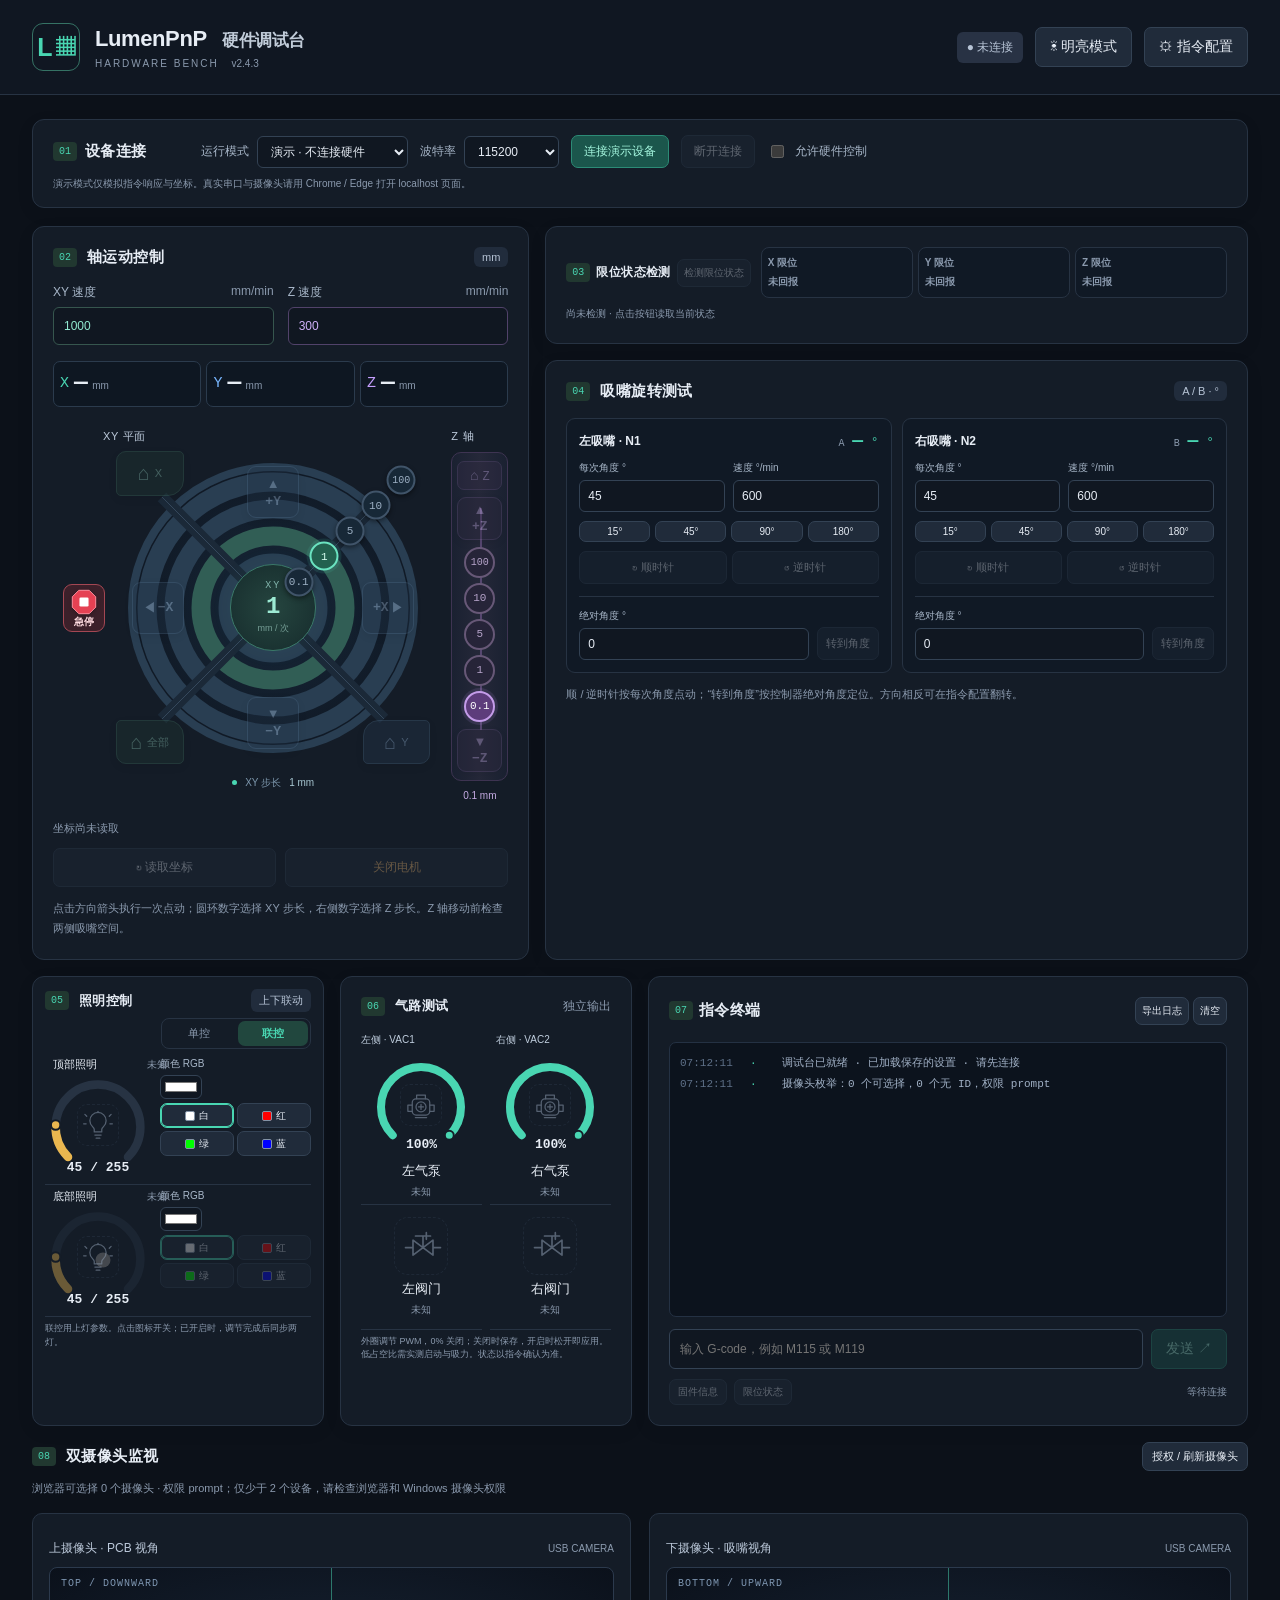
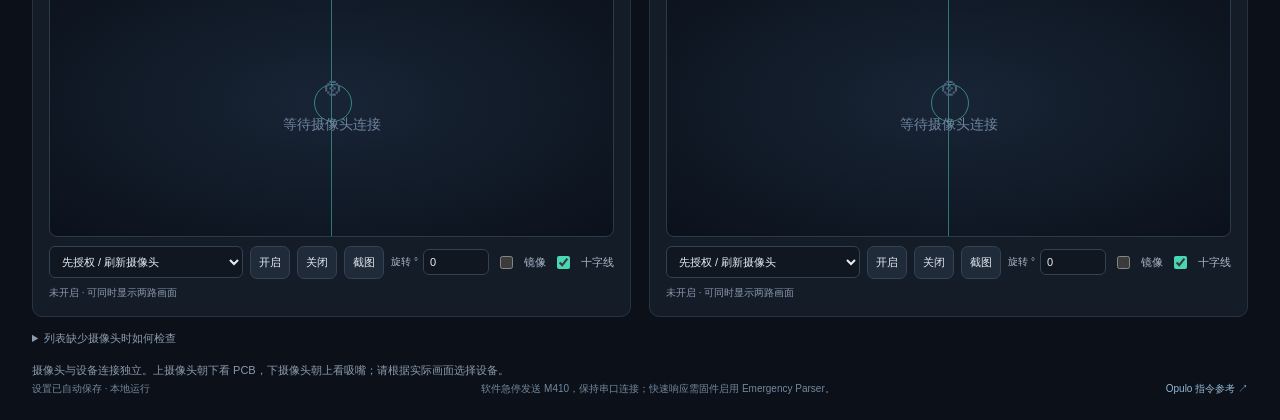
==== commit a4534284: "fix(tools): 修复断开后串口未真正关闭导致无法重连的问题 - disconnect(): 各步骤独立兜底，任何一步失败不再跳过 port.close()，避免串口泄漏 - close(): " ====
--- a/tools/lumenpnp-hardware-bench/index.html
+++ b/tools/lumenpnp-hardware-bench/index.html
@@ -1,8 +1,8 @@
 <!doctype html>
 <html lang="zh-CN">
-<head><meta charset="utf-8"><meta name="viewport" content="width=device-width,initial-scale=1"><meta name="color-scheme" content="dark light"><title>LumenPnP · 硬件调试台</title><script>try{document.documentElement.dataset.theme=localStorage.getItem('lumen-bench-theme')==='light'?'light':'dark';}catch{document.documentElement.dataset.theme='dark';}</script><link rel="stylesheet" href="style.css?v=2.4.2"><script defer src="core.js?v=2.4.2"></script><script defer src="app.js?v=2.4.2"></script></head>
+<head><meta charset="utf-8"><meta name="viewport" content="width=device-width,initial-scale=1"><meta name="color-scheme" content="dark light"><title>LumenPnP · 硬件调试台</title><script>try{document.documentElement.dataset.theme=localStorage.getItem('lumen-bench-theme')==='light'?'light':'dark';}catch{document.documentElement.dataset.theme='dark';}</script><link rel="stylesheet" href="style.css?v=2.4.3"><script defer src="core.js?v=2.4.3"></script><script defer src="app.js?v=2.4.3"></script></head>
 <body>
-<header><div class="brandmark">L<span>▦</span></div><div><h1>LumenPnP <span>硬件调试台</span></h1><p>HARDWARE BENCH <b>v2.4.2</b></p></div><div class="header-right"><span id="connection-status" class="badge">● 未连接</span><button id="theme-toggle" aria-label="切换明亮与黑暗模式" aria-pressed="false">☀ 明亮模式</button><button id="settings-open">⚙ 指令配置</button></div></header>
+<header><div class="brandmark">L<span>▦</span></div><div><h1>LumenPnP <span>硬件调试台</span></h1><p>HARDWARE BENCH <b>v2.4.3</b></p></div><div class="header-right"><span id="connection-status" class="badge">● 未连接</span><button id="theme-toggle" aria-label="切换明亮与黑暗模式" aria-pressed="false">☀ 明亮模式</button><button id="settings-open">⚙ 指令配置</button></div></header>
 <main>
 <section class="connection panel"><div class="section-title"><span class="index">01</span><h2>设备连接</h2><span class="muted">LumenPnP / Marlin</span></div><div class="connect-controls"><label>运行模式<select id="mode"><option value="demo">演示 · 不连接硬件</option><option value="serial">真实设备 · USB 串口</option></select></label><label>波特率<select id="baud"><option>115200</option><option>250000</option><option>57600</option><option>230400</option><option>500000</option><option>1000000</option></select></label><button id="connect" class="primary">连接演示设备</button><button id="disconnect" disabled>断开连接</button><label class="check"><input id="armed" type="checkbox">允许硬件控制</label></div><p id="connection-note" class="note">演示模式仅模拟指令响应与坐标。真实串口与摄像头请用 Chrome / Edge 打开 localhost 页面。</p><p id="arm-note" class="note" role="status" aria-live="polite" hidden>启用前核对指令配置及 P0–P3 接线，关闭 OpenPnP 以释放串口。断开连接不会关闭机器输出。</p></section>
 <div class="workspace">
